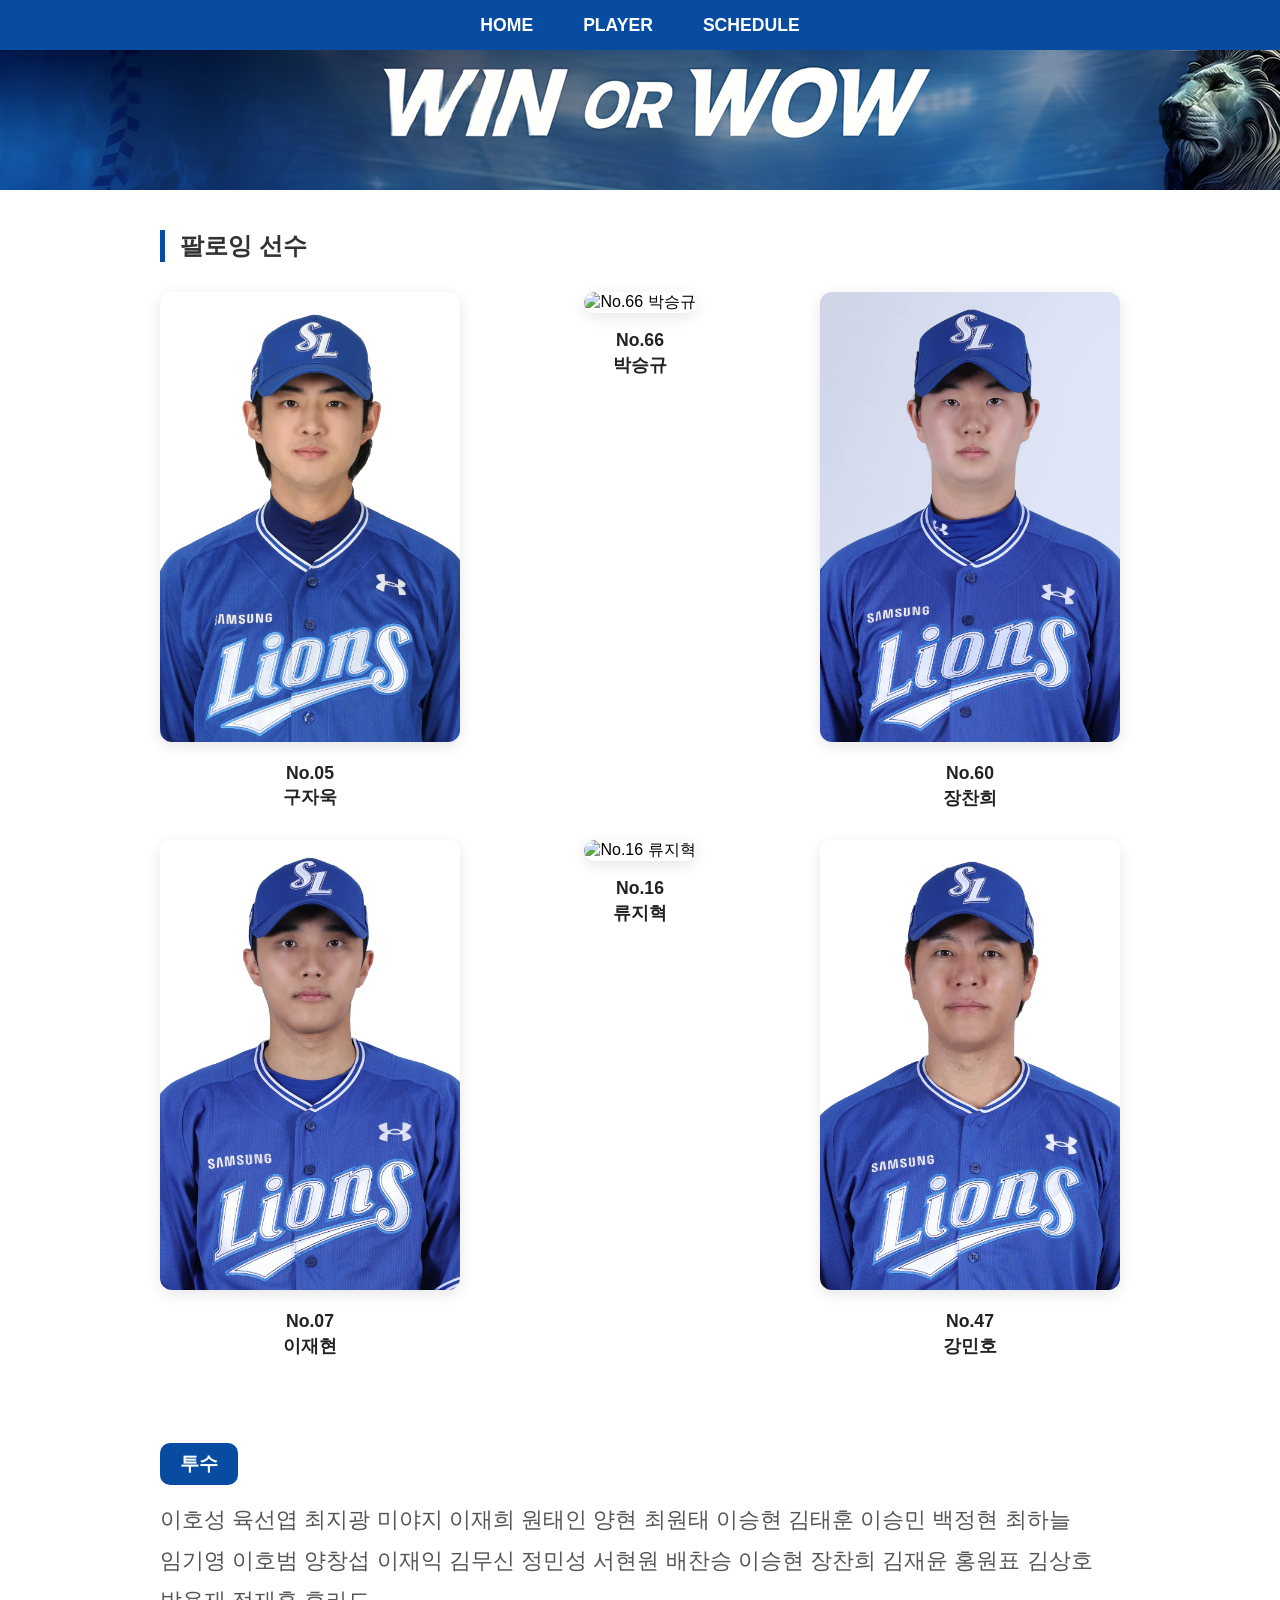
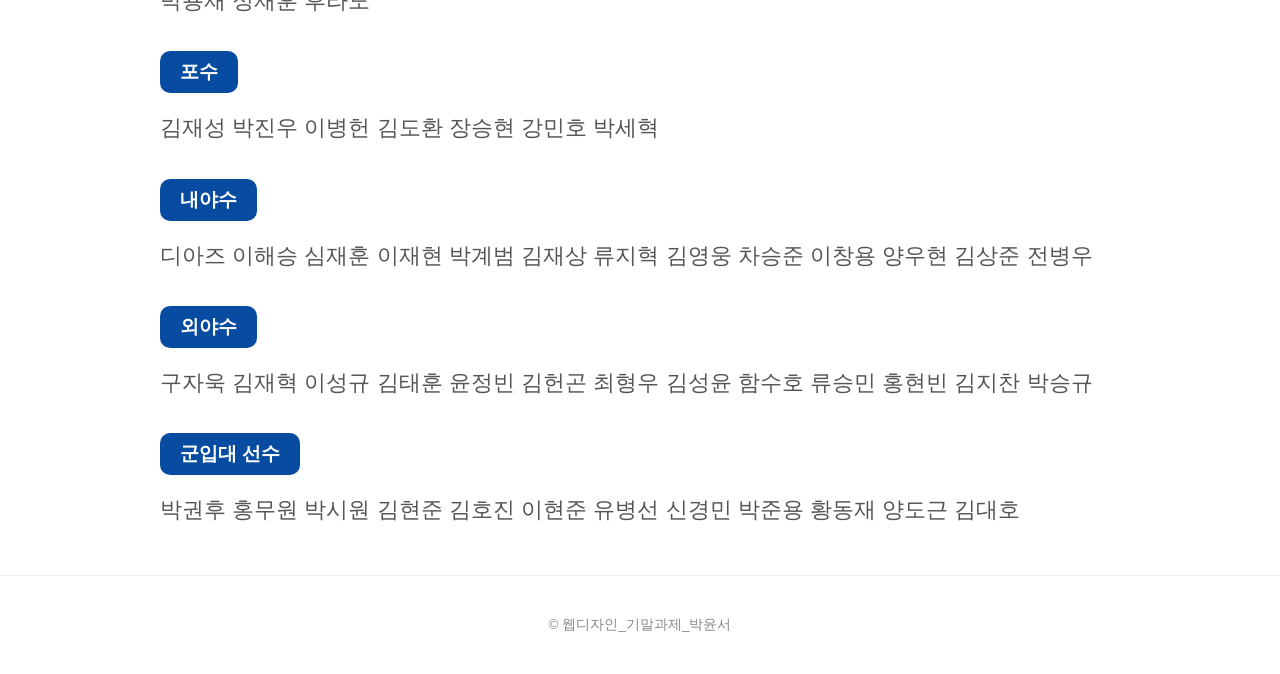
==== player.html @ 5352eb45 "Create player.html ." ====
<!DOCTYPE html>
<html lang="ko">
<head>
    <meta charset="UTF-8">
    <meta name="viewport" content="width=device-width, initial-scale=1.0">
    <title>Samsung Lions - Player</title>
    <link rel="stylesheet" href="player.css"> </head>
    
<body>
    <nav>
        <div class="menu-trigger" id="menu-trigger">
            <span></span>
            <span></span>
            <span></span>
        </div>

        <ul id="nav-menu">
            <li><a href="home.html">HOME</a></li>
            <li><a href="player.html">PLAYER</a></li>
            <li><a href="schedule.html">SCHEDULE</a></li>
        </ul>
    </nav>
    <header>
        </header>

    <main>
        <h1>팔로잉 선수</h1>
        <div class="player-list">
            <div class="player-card">
                <img src="kjw.png" alt="No.05 구자욱">
                <p>No.05<br>구자욱</p>
            </div>
            <div class="player-card">
                <img src="psk.png" alt="No.66 박승규">
                <p>No.66<br>박승규</p>
            </div>
            <div class="player-card">
                <img src="jch.png" alt="No.60 장진희">
                <p>No.60<br>장찬희</p>
            </div>
            <div class="player-card">
                <img src="ljh.png" alt="No.07 이재현">
                <p>No.07<br>이재현</p>
            </div>
            <div class="player-card">
                <img src="rjh.png" alt="No.16 류지혁">
                <p>No.16<br>류지혁</p>
            </div>
            <div class="player-card">
                <img src="kmh.png" alt="No.47 강민호">
                <p>No.47<br>강민호</p>
            </div>
        </div>

        <button>투수</button>
        <p>이호성 육선엽 최지광 미야지 이재희 원태인 양현 최원태 이승현 김태훈 이승민 백정현 최하늘 임기영 이호범 양창섭 이재익 김무신 정민성 서현원 배찬승 이승현 장찬희 김재윤 홍원표 김상호 박용재 정재훈 후라도</p>

        <button>포수</button>
        <p>김재성 박진우 이병헌 김도환 장승현 강민호 박세혁</p>

        <button>내야수</button>
        <p>디아즈 이해승 심재훈 이재현 박계범 김재상 류지혁 김영웅 차승준 이창용 양우현 김상준 전병우</p>

        <button>외야수</button>
        <p>구자욱 김재혁 이성규 김태훈 윤정빈 김헌곤 최형우 김성윤 함수호 류승민 홍현빈 김지찬 박승규</p>

        <button>군입대 선수</button>
        <p>박권후 홍무원 박시원 김현준 김호진 이현준 유병선 신경민 박준용 황동재 양도근 김대호</p>
    </main>

    <footer>
        <p>&copy; 웹디자인_기말과제_박윤서</p>
    </footer>
    <script>
        const trigger = document.getElementById('menu-trigger');
        const menu = document.getElementById('nav-menu');
        trigger.addEventListener('click', () => {
            menu.classList.toggle('active');
        });
    </script>
</body>
</html>
---- player.css ----
* {
    margin: 0;
    padding: 0;
    box-sizing: border-box;
    font-family: 'Pretendard', -apple-system, sans-serif;
}

body {
    background-color: #ffffff;
}

header {
    width: 100%;
    height: 140px;
    background: url('header.png') no-repeat center center;
    background-size: cover;
    display: block;
}

nav {
    width: 100%;
    background-color: #074CA1; /* 불투명한 삼성 블루 */
    
    /* 높이를 직접 고정합니다 */
    height: 50px; 
    
    /* 기존의 padding이나 margin이 높이를 늘릴 수 있으므로 초기화합니다 */
    padding: 0; 
    margin: 0;
    display: flex;
    align-items: center; /* 글자를 세로 중앙으로 정렬 */
    position: relative;
    z-index: 100;
}

nav ul {
    display: flex;
    justify-content: center;
    list-style: none;
    gap: 50px;
    width: 100%;
    margin: 0;
    padding: 0;
}

nav ul li a {
    text-decoration: none;
    color: white;
    font-weight: bold;
    font-size: 1.1rem;
    line-height: 50px; /* nav의 height와 똑같이 맞추면 수직 중앙 정렬이 깔끔해집니다 */
}

main {
    max-width: 1100px;
    margin: 30px auto;
    padding: 0 20px;
}

/* 메인 영역 */
main {
    max-width: 1000px;
    margin: 0 auto;
    padding: 40px 20px;
}

h1 {
    font-size: 1.5rem;
    color: #333;
    margin-bottom: 30px;
    border-left: 5px solid #074CA1;
    padding-left: 15px;
}

/* 선수 카드 그리드 */
.player-list {
    display: grid;
    grid-template-columns: repeat(3, 1fr); /* 3열 배치 */
    gap: 30px;
    margin-bottom: 60px;
}

.player-card {
    text-align: center;
    transition: transform 0.3s ease;
}

.player-card:hover {
    transform: translateY(-5px);
}

.player-card img {
    width: 100%;
    border-radius: 12px;
    box-shadow: 0 4px 15px rgba(0,0,0,0.1);
    margin-bottom: 15px;
}

.player-card p {
    font-weight: bold;
    font-size: 1.1rem;
    line-height: 1.4;
    color: #222;
}

/* 포지션별 버튼 및 텍스트 리스트 */
button {
    background-color: #074CA1;
    color: white;
    border: none;
    padding: 8px 20px;
    border-radius: 10px;
    font-weight: bold;
    font-size: 1.2rem;
    margin-top: 25px;
    margin-bottom: 15px;
    cursor: default;
}

main > p {
    font-size: 1.4rem;
    color: #555;
    word-break: keep-all;
    line-height: 1.8;
    margin-bottom: 5px;
}

/* 푸터 */
footer {
    text-align: center;
    padding: 40px;
    color: #888;
    font-size: 0.85rem;
    border-top: 1px solid #eee;
}

/* 햄버거 버튼 기본 스타일 (평소엔 숨김) */
.menu-trigger {
    display: none;
    cursor: pointer;
    width: 30px;
    height: 20px;
    position: absolute;
    right: 20px;
    top: 15px;
}

.menu-trigger span {
    display: block;
    width: 100%;
    height: 3px;
    background-color: white;
    margin-bottom: 5px;
    transition: 0.3s;
}

/* 모바일/태블릿용 미디어 쿼리 */
@media (max-width: 768px) {
    .menu-trigger {
        display: block; /* 모바일에서 햄버거 버튼 표시 */
    }

    nav {
        height: auto; /* 높이 고정 해제 */
        padding: 10px 0;
    }

    #nav-menu {
        display: none; /* 기본적으로 메뉴 숨김 */
        flex-direction: column; /* 세로 나열 */
        width: 100%;
        background-color: #074CA1;
        padding-top: 50px; /* 버튼과 겹치지 않게 여백 */
        gap: 0;
    }

    #nav-menu.active {
        display: flex; /* 클릭 시 메뉴 보임 */
    }

    #nav-menu li {
        width: 100%;
        text-align: center;
        border-bottom: 1px solid rgba(255,255,255,0.1);
    }

    #nav-menu li a {
        display: block;
        padding: 15px 0;
    }
}
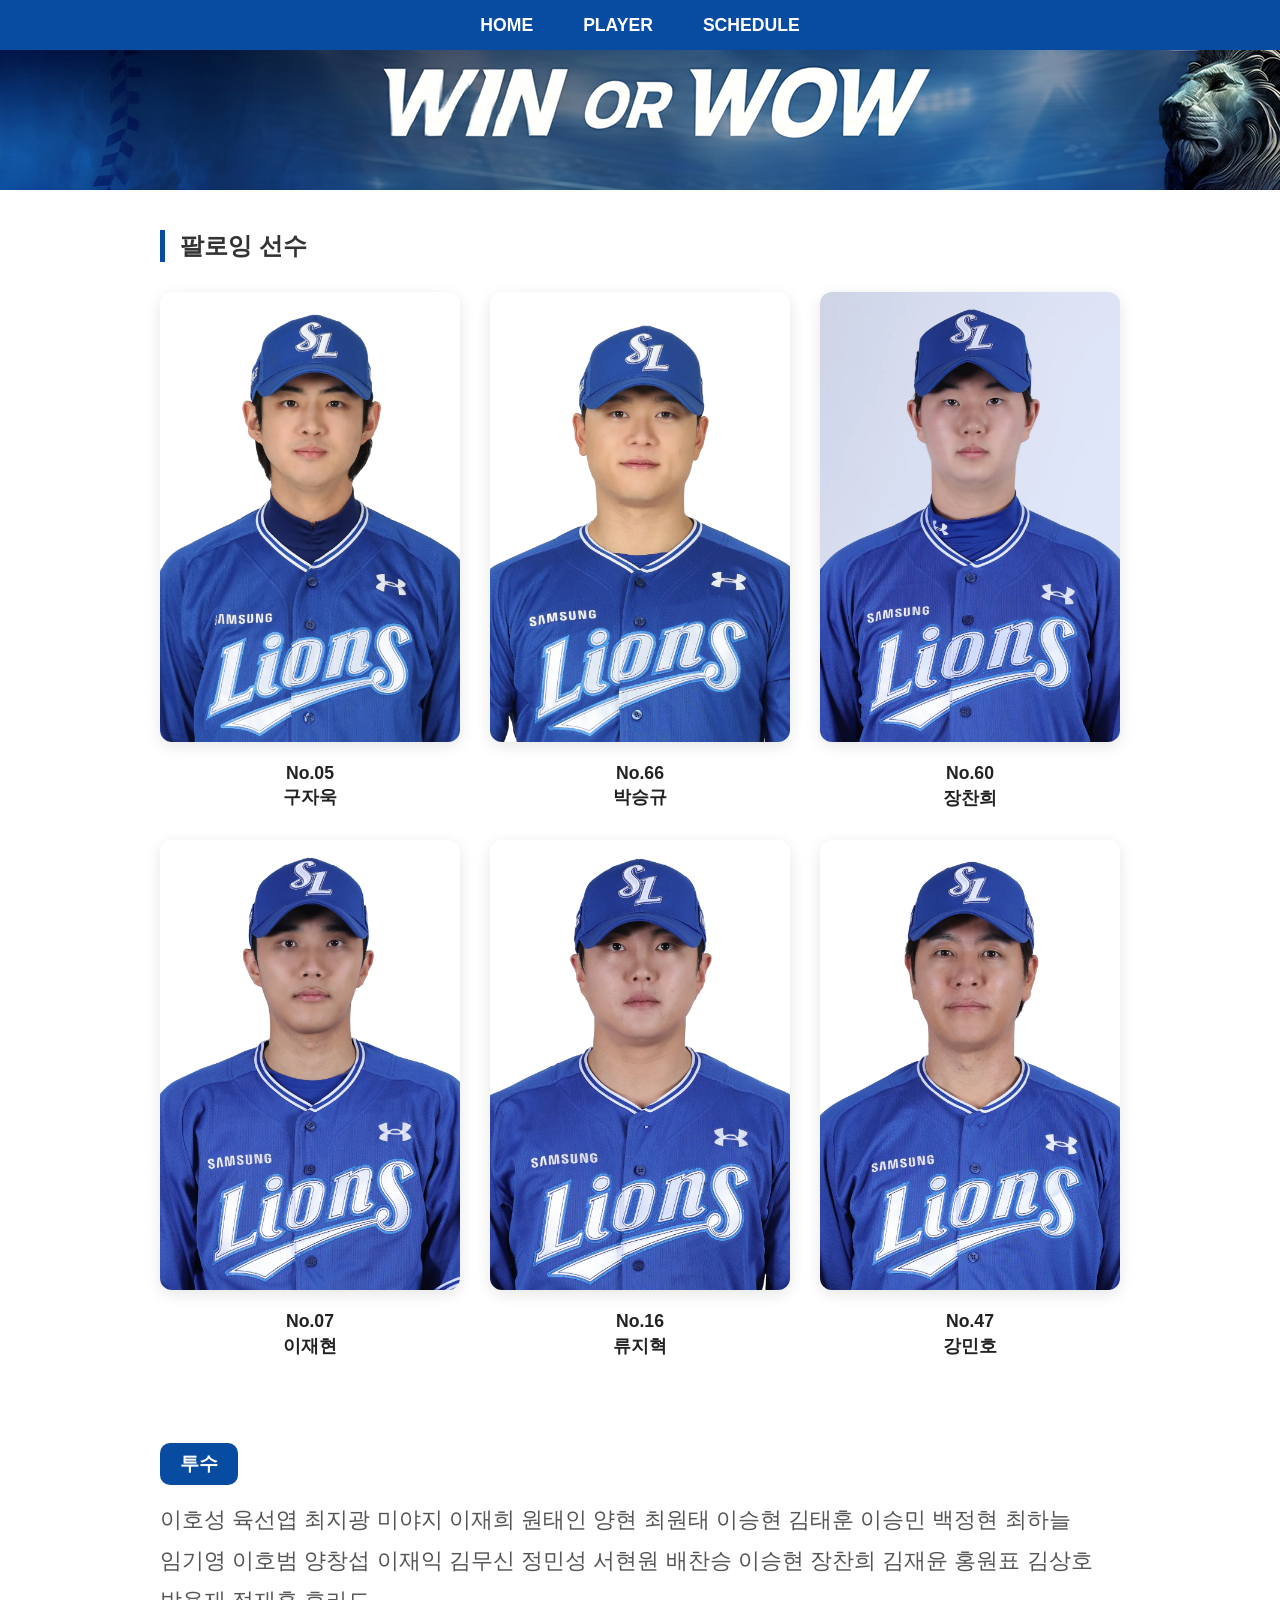
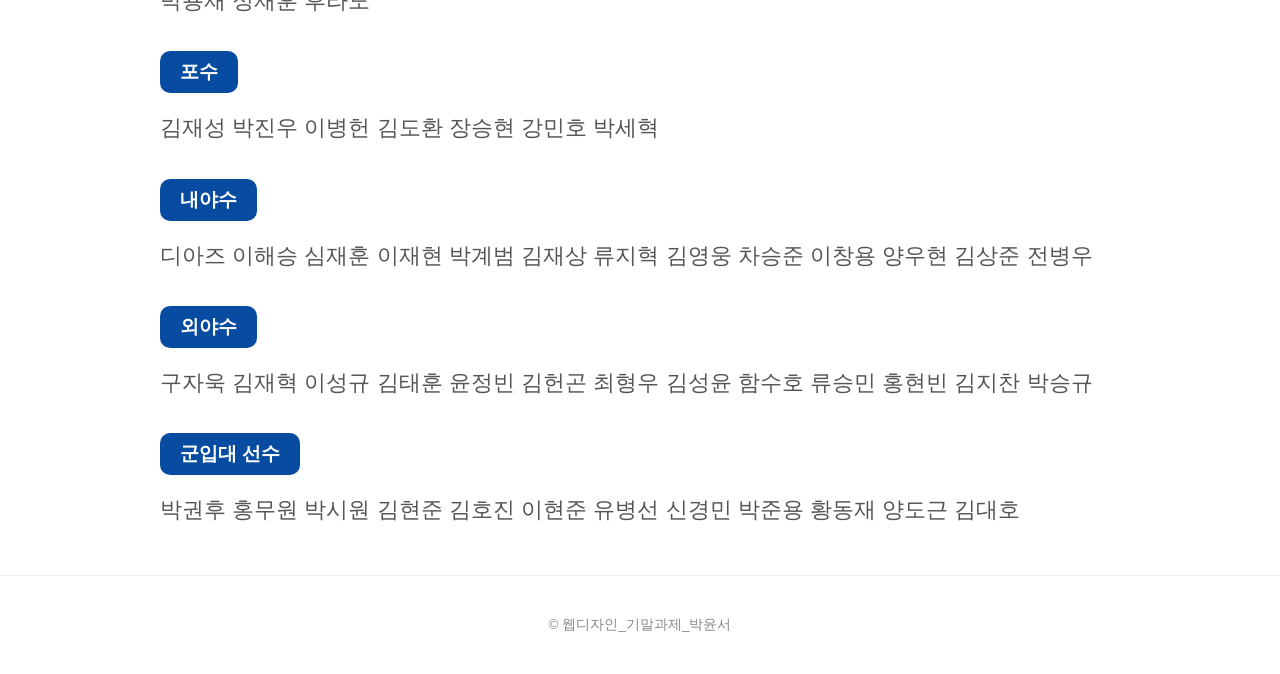
==== commit 20893414: "Add files via upload" ====
--- a/player.html
+++ b/player.html
@@ -15,7 +15,7 @@
         </div>
 
         <ul id="nav-menu">
-            <li><a href="home.html">HOME</a></li>
+            <li><a href="index.html">HOME</a></li>
             <li><a href="player.html">PLAYER</a></li>
             <li><a href="schedule.html">SCHEDULE</a></li>
         </ul>
